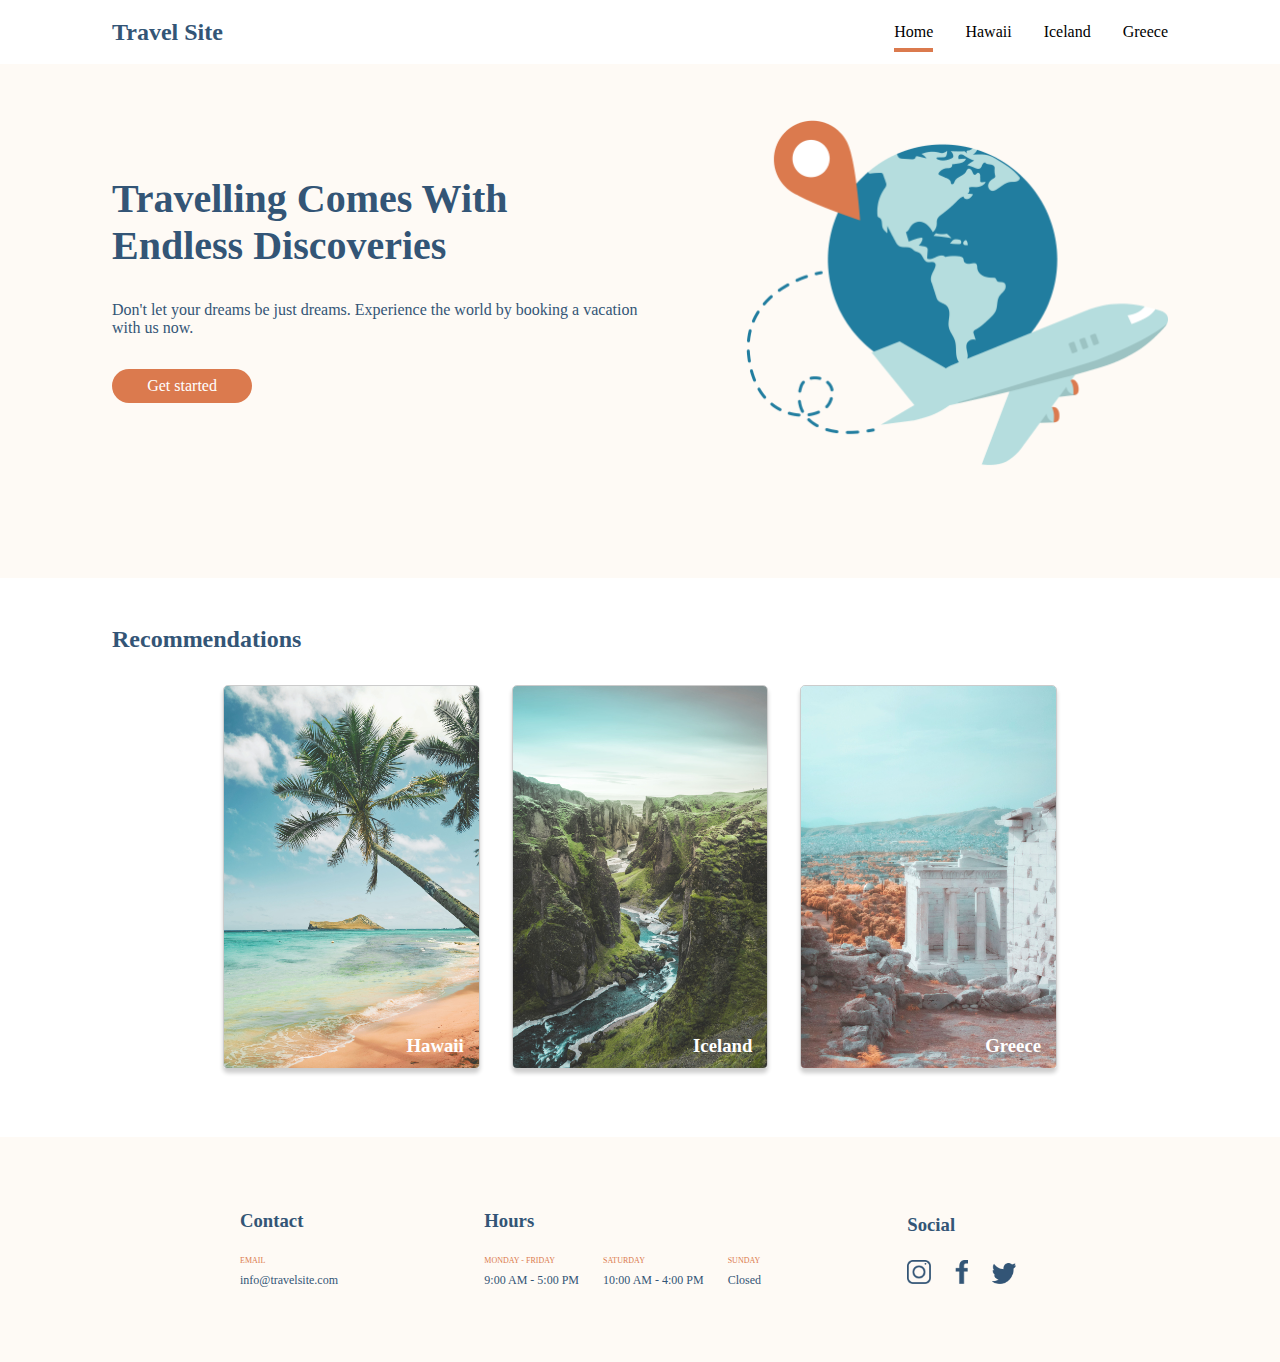
==== index.html @ 4f1fb69b "Update the website to include a Hawaii destination page with HTML and CSS." ====
<!DOCTYPE html>
<html lang="en">
<head>
    <meta charset="UTF-8">
    <meta http-equiv="X-UA-Compatible" content="IE=edge">
    <meta name="description" content="A website for travel destinations">
    <meta name="keywords" content="HTML, CSS">
    <meta name="author" content="Anastasia Andu">
    <meta name="viewport" content="width=device-width, initial-scale=1.0">
    <link rel="stylesheet" type="text/css" href="./css/global.css"/>
    <link rel="stylesheet" type="text/css" href="./css/main.css"/>
    <title>Travel Site</title>
</head>
<body>
    <header>
        <!-- navigation bar -->
        <nav class="main-nav">
            <h2><a href="./index.html" class="main-nav__logo">Travel Site</a></h2>
            <ul class="main-nav__list">
                <li><a href="./index.html" class="main-nav__list-item main-nav__list-item--active">Home</a></li>
                <li><a href="./pages/hawaii.html" class="main-nav__list-item">Hawaii</a></li>
                <li><a href="./pages/iceland.html" class="main-nav__list-item">Iceland</a></li>
                <li><a href="./pages/greece.html" class="main-nav__list-item">Greece</a></li>
            </ul>
        </nav>
    </header>
    <main>
        <!-- hero -->
        <section class="hero">
            <div class="hero__content">
                <h1 class="hero__content-heading">
                    Travelling Comes With Endless Discoveries
                </h1>
                <p class="hero__content-text">
                    Don't let your dreams be just dreams. Experience the world by booking a vacation with us now.
                </p>
                <a href="#" class="hero__content-button">
                    Get started
                </a>
            </div>
            <img src="./assets/images/hero.png" alt="an aeroplane flying round a globe with a pinned destination" class="hero__image">
        </section>
        <!-- destinations -->
        <section class="main-section">
            <h2 class="main-section__heading">
                Recommendations
            </h2>
            <div class="main-section__gallery">
                <div class="main-section__card">
                    <a href="./pages/hawaii.html" class="main-section__link">
                        <figure class="main-section__figure">
                            <img src="./assets/images/hawaii.jpg" alt="a beautiful hawaiian shoreline with palm trees" class="main-section__image">
                            <figcaption>
                                <h3 class="main-section__destination">
                                    Hawaii
                                </h3>
                            </figcaption>
                        </figure>
                    </a>
                </div>
                <div class="main-section__card">
                    <a href="./pages/iceland.html" class="main-section__link">
                        <figure class="main-section__figure">
                            <img src="./assets/images/iceland.jpg" alt="a birdseye view of green-covered mountains flanking a valley of flowing stream" class="main-section__image">
                            <figcaption>
                                <h3 class="main-section__destination"> 
                                    Iceland
                                </h3>
                            </figcaption>
                        </figure>
                    </a>
                </div>
                <div class="main-section__card">
                    <a href="./pages/greece.html" class="main-section__link">
                        <figure class="main-section__figure">
                            <img src="./assets/images/greece.jpg" alt="a view of a horizon showing buildings, trees and the ruins of greek architecture" class="main-section__image">
                            <figcaption>
                                <h3 class="main-section__destination">
                                    Greece
                                </h3>
                            </figcaption>
                        </figure>
                    </a>
                </div>    
            </div>
        </section>
    </main>
    <footer class="footer">
        <!--contact information, opening days and times-->
        <div class="footer__content">
            <h3 class="footer__content-heading">
                Contact
            </h3>
            <p class="footer__content-tag">
                EMAIL
            </p>
            <p class="footer__content-detail">
                info@travelsite.com
            </p>
        </div>
        <div class="footer__content">
            <h3 class="footer__content-heading">
                Hours
            </h3>
            <div class="footer__content-body">
                <div class="footer__content-section">
                    <p class="footer__content-tag">
                        MONDAY - FRIDAY
                    </p>
                    <p class="footer__content-detail">
                        9:00 AM - 5:00 PM
                    </p>
                </div>
                <div class="footer__content-section">
                    <p class="footer__content-tag">
                        SATURDAY
                    </p>
                    <p class="footer__content-detail">
                        10:00 AM - 4:00 PM
                    </p>
                </div>
                <div class="footer__content-section">
                    <p class="footer__content-tag">
                        SUNDAY
                    </p>
                    <p class="footer__content-detail">
                        Closed
                    </p>
                </div>
            </div>
        </div>
        <div class="footer__content">
            <h3 class="footer__content-heading">
                Social
            </h3>
            <div class="footer__content-section footer__content--images">
                <img src="./assets/images/icon-instagram.png" alt="instagram-logo" class="footer__content-logo">
                <img src="./assets/images/icon-facebook.png" alt="facebook-logo" class="footer__content-logo">
                <img src="./assets/images/icon-twitter.png" alt="twitter-logo" class="footer__content-logo">
            </div>
        </div>
    </footer>
</body>
</html>
---- css/global.css ----
*,
* ::before,
* ::after {
    box-sizing: border-box;
    margin: 0;
    padding: 0;
}

body {
    font-family: Verdana;
}

.main-nav {
    width: 100%;
    height: 4rem;
    position: fixed;
    top: 0;
    z-index: 1;
    background-color: #FFFFFF;
    display: flex;
    justify-content: space-between;
    align-items: center;
    padding: 0 7rem;
}

.main-nav__logo {
    color: #335576;
    text-decoration: none;
}

.main-nav__list {
    list-style-type: none;
    display: flex;
}

.main-nav__list-item {
    color: #000000;
    text-decoration: none;
    margin-left: 2rem;
    padding-bottom: 0.5rem;
}

.main-nav__list-item--active {
    border-bottom: 4px solid #DB7A4E;
}

.main-nav__list-item:hover {
    border-bottom: 4px solid #DB7A4E;
}

.footer {
    height: 25vh;
    background-color: #FEFAF5;
    display: flex;
    justify-content: space-between;
    flex-wrap: wrap;
    align-items: center;
    padding: 0 15rem;
}

.footer__content {
    display: flex;
    flex-direction: column;
}

.footer__content-heading {
    padding-bottom: 1.5rem;
    color: #335576;
}

.footer__content-body {
    display: flex;
}

.footer__content-tag {
    padding-bottom: 0.5rem;
    color: #DB7A4E;
    font-size: 0.5rem;
}

.footer__content-detail {
    padding-right: 1.5rem;
    color: #335576;
    font-size: 0.75rem;
}

.footer__content-logo {
    min-width: 1rem;
    max-width: 3rem;
    min-height: 1rem;
    max-height: 1.5rem;
    padding-right: 1.5rem;
}

.footer__content--images {
    display: flex;
    align-items: flex-end;
}
---- css/main.css ----
.hero {
    padding: 7rem;
    background-color: #FEFAF5;
    display: flex;
    justify-content: space-between;
    flex-wrap: wrap;
}

.hero__content {
    width: 50%;
    display: flex;
    flex-direction: column;
    justify-content: center;
}

.hero__content-heading {
    font-size: 2.5rem;
    color: #335576;
    padding-bottom: 2rem;
}

.hero__content-text {
    color: #335576;
    padding-bottom: 2rem;
}

.hero__content-button {
    max-width: fit-content;
    text-decoration: none;
    background-color: #DB7A4E;
    color: #FFFFFF;
    padding: 0.5rem 2.2rem;
    border-radius: 50px;
}

.hero__image {
    min-width: 40%;
    min-height: 100%;
    max-width: 40%;
    max-height: 100%;
}

.main-section {
    padding: 3rem 7rem;
    display: flex;
    flex-direction: column;
}

.main-section__heading {
    color: #335576;
    margin-bottom: 1rem;
}

.main-section__gallery {
    display: flex;
    justify-content: center;
    flex-wrap: wrap;
}

.main-section__image {
    min-width: 15rem;
    max-width: 18rem;
    min-height: 21rem;
    max-height: 24rem;
    margin: 1rem;
    border-radius: 5px;
    border: 1px solid rgba(0, 0, 0, 0.2);
    box-shadow: rgba(0, 0, 0, 0.2) 0 4px 4px;
}

.main-section__link {
    text-decoration: none;
}

.main-section__figure {
    position: relative;
}

.main-section__destination {
    color: #FFFFFF;
    position: absolute;
    bottom: 2rem;
    right: 2rem;
}
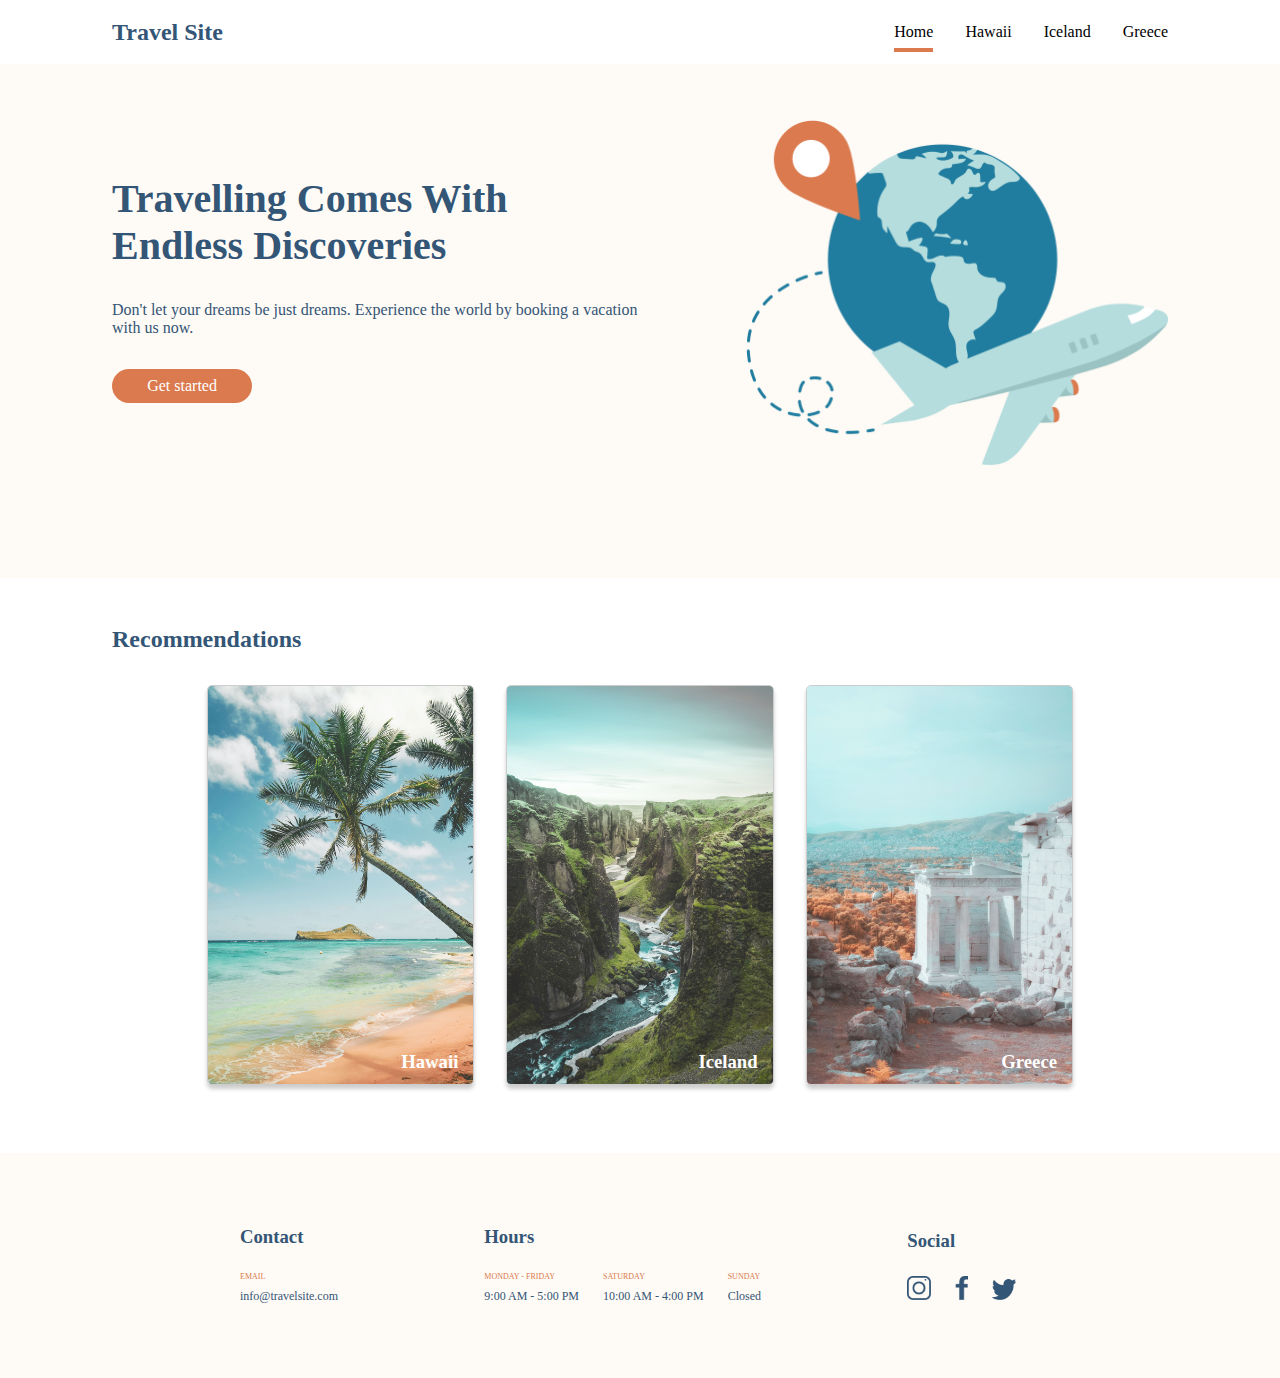
==== commit 30aca2ae: "Update the website to include two other destination pages - Iceland and Greece, with HTML and CSS." ====
--- a/index.html
+++ b/index.html
@@ -49,7 +49,7 @@
                 <div class="main-section__card">
                     <a href="./pages/hawaii.html" class="main-section__link">
                         <figure class="main-section__figure">
-                            <img src="./assets/images/hawaii.jpg" alt="a beautiful hawaiian shoreline with palm trees" class="main-section__image">
+                            <img src="./assets/images/hawaii.jpg" alt="a beautiful hawaiian shoreline with palm trees" class="main-section__card-component">
                             <figcaption>
                                 <h3 class="main-section__destination">
                                     Hawaii
@@ -61,7 +61,7 @@
                 <div class="main-section__card">
                     <a href="./pages/iceland.html" class="main-section__link">
                         <figure class="main-section__figure">
-                            <img src="./assets/images/iceland.jpg" alt="a birdseye view of green-covered mountains flanking a valley of flowing stream" class="main-section__image">
+                            <img src="./assets/images/iceland.jpg" alt="a birdseye view of green-covered mountains flanking a valley of flowing stream" class="main-section__card-component">
                             <figcaption>
                                 <h3 class="main-section__destination"> 
                                     Iceland
@@ -73,7 +73,7 @@
                 <div class="main-section__card">
                     <a href="./pages/greece.html" class="main-section__link">
                         <figure class="main-section__figure">
-                            <img src="./assets/images/greece.jpg" alt="a view of a horizon showing buildings, trees and the ruins of greek architecture" class="main-section__image">
+                            <img src="./assets/images/greece.jpg" alt="a view of a horizon showing buildings, trees and the ruins of greek architecture" class="main-section__card-component">
                             <figcaption>
                                 <h3 class="main-section__destination">
                                     Greece
--- a/css/global.css
+++ b/css/global.css
@@ -48,6 +48,17 @@
     border-bottom: 4px solid #DB7A4E;
 }
 
+.main-section__card-component {
+    min-width: 15rem;
+    max-width: 18rem;
+    min-height: 22rem;
+    max-height: 25rem;
+    margin: 1rem;
+    border-radius: 5px;
+    border: 1px solid rgba(0, 0, 0, 0.2);
+    box-shadow: rgba(0, 0, 0, 0.2) 0 4px 4px;
+}
+
 .footer {
     height: 25vh;
     background-color: #FEFAF5;
--- a/css/main.css
+++ b/css/main.css
@@ -57,17 +57,6 @@
     flex-wrap: wrap;
 }
 
-.main-section__image {
-    min-width: 15rem;
-    max-width: 18rem;
-    min-height: 21rem;
-    max-height: 24rem;
-    margin: 1rem;
-    border-radius: 5px;
-    border: 1px solid rgba(0, 0, 0, 0.2);
-    box-shadow: rgba(0, 0, 0, 0.2) 0 4px 4px;
-}
-
 .main-section__link {
     text-decoration: none;
 }
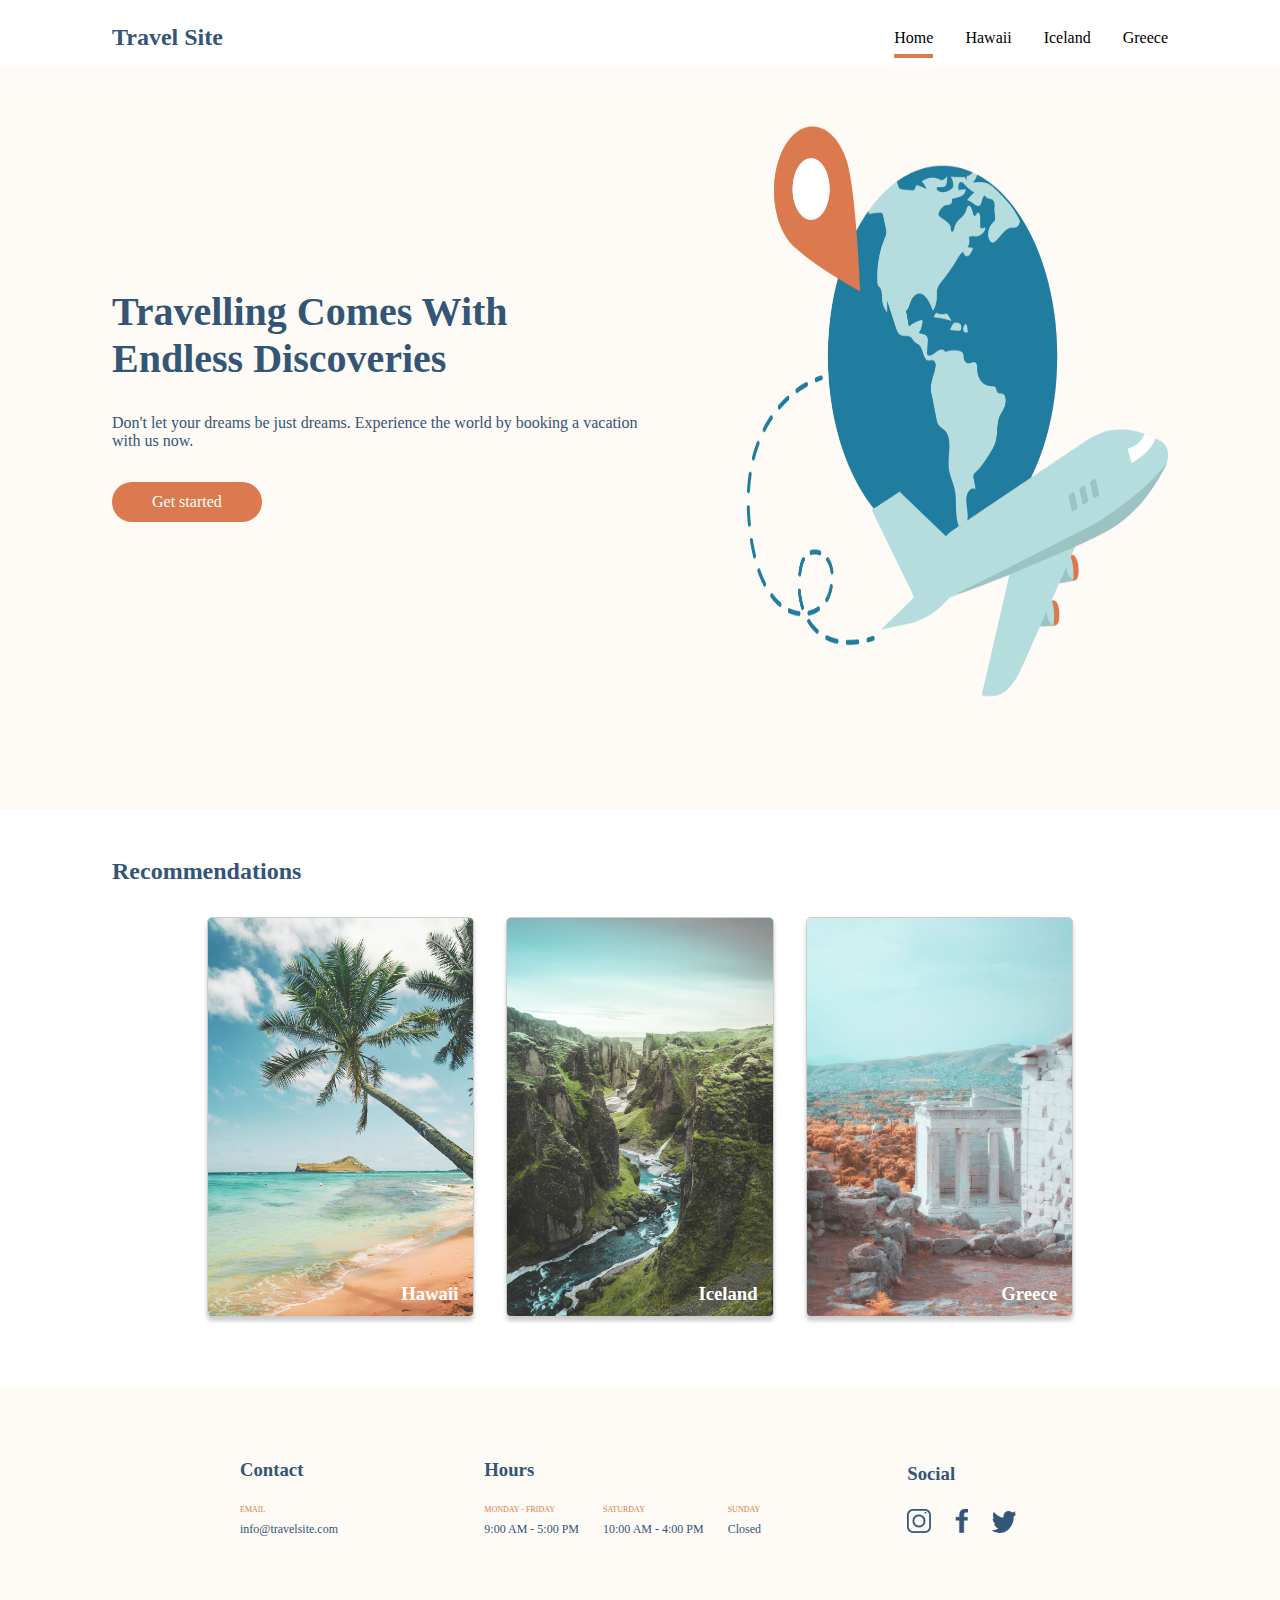
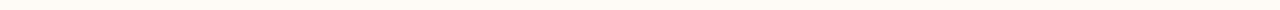
==== commit 199602f5: "Refactor the header layout and classes." ====
--- a/index.html
+++ b/index.html
@@ -12,10 +12,11 @@
     <title>Travel Site</title>
 </head>
 <body>
-    <header>
-        <!-- navigation bar -->
+    <header class="site-header">
+        <!-- site title -->
+        <h2><a href="./index.html" class="site__title">Travel Site</a></h2>
+        <!-- navigation bar  -->
         <nav class="main-nav">
-            <h2><a href="./index.html" class="main-nav__logo">Travel Site</a></h2>
             <ul class="main-nav__list">
                 <li><a href="./index.html" class="main-nav__list-item main-nav__list-item--active">Home</a></li>
                 <li><a href="./pages/hawaii.html" class="main-nav__list-item">Hawaii</a></li>
@@ -25,7 +26,7 @@
         </nav>
     </header>
     <main>
-        <!-- hero -->
+        <!-- hero section with an image, text and button -->
         <section class="hero">
             <div class="hero__content">
                 <h1 class="hero__content-heading">
@@ -40,7 +41,7 @@
             </div>
             <img src="./assets/images/hero.png" alt="an aeroplane flying round a globe with a pinned destination" class="hero__image">
         </section>
-        <!-- destinations -->
+        <!-- main section with destinations on cards -->
         <section class="main-section">
             <h2 class="main-section__heading">
                 Recommendations
@@ -86,7 +87,7 @@
         </section>
     </main>
     <footer class="footer">
-        <!--contact information, opening days and times-->
+        <!-- contact information, opening days and times -->
         <div class="footer__content">
             <h3 class="footer__content-heading">
                 Contact
@@ -141,4 +142,4 @@
         </div>
     </footer>
 </body>
-</html>+</html>
--- a/css/global.css
+++ b/css/global.css
@@ -10,22 +10,26 @@
     font-family: Verdana;
 }
 
-.main-nav {
-    width: 100%;
-    height: 4rem;
+.site-header {
+    background-color: #FFFFFF;
     position: fixed;
     top: 0;
     z-index: 1;
-    background-color: #FFFFFF;
+    width: 100%;
     display: flex;
     justify-content: space-between;
     align-items: center;
-    padding: 0 7rem;
+    padding: 1.5rem 7rem 1rem 7rem;
 }
 
-.main-nav__logo {
+.site__title {
     color: #335576;
     text-decoration: none;
+}
+
+.main-nav {
+    display: flex;
+    justify-content: space-between;
 }
 
 .main-nav__list {
--- a/css/main.css
+++ b/css/main.css
@@ -1,4 +1,5 @@
 .hero {
+    height: 90vh;
     padding: 7rem;
     background-color: #FEFAF5;
     display: flex;
@@ -29,7 +30,7 @@
     text-decoration: none;
     background-color: #DB7A4E;
     color: #FFFFFF;
-    padding: 0.5rem 2.2rem;
+    padding: 0.7rem 2.5rem;
     border-radius: 50px;
 }
 
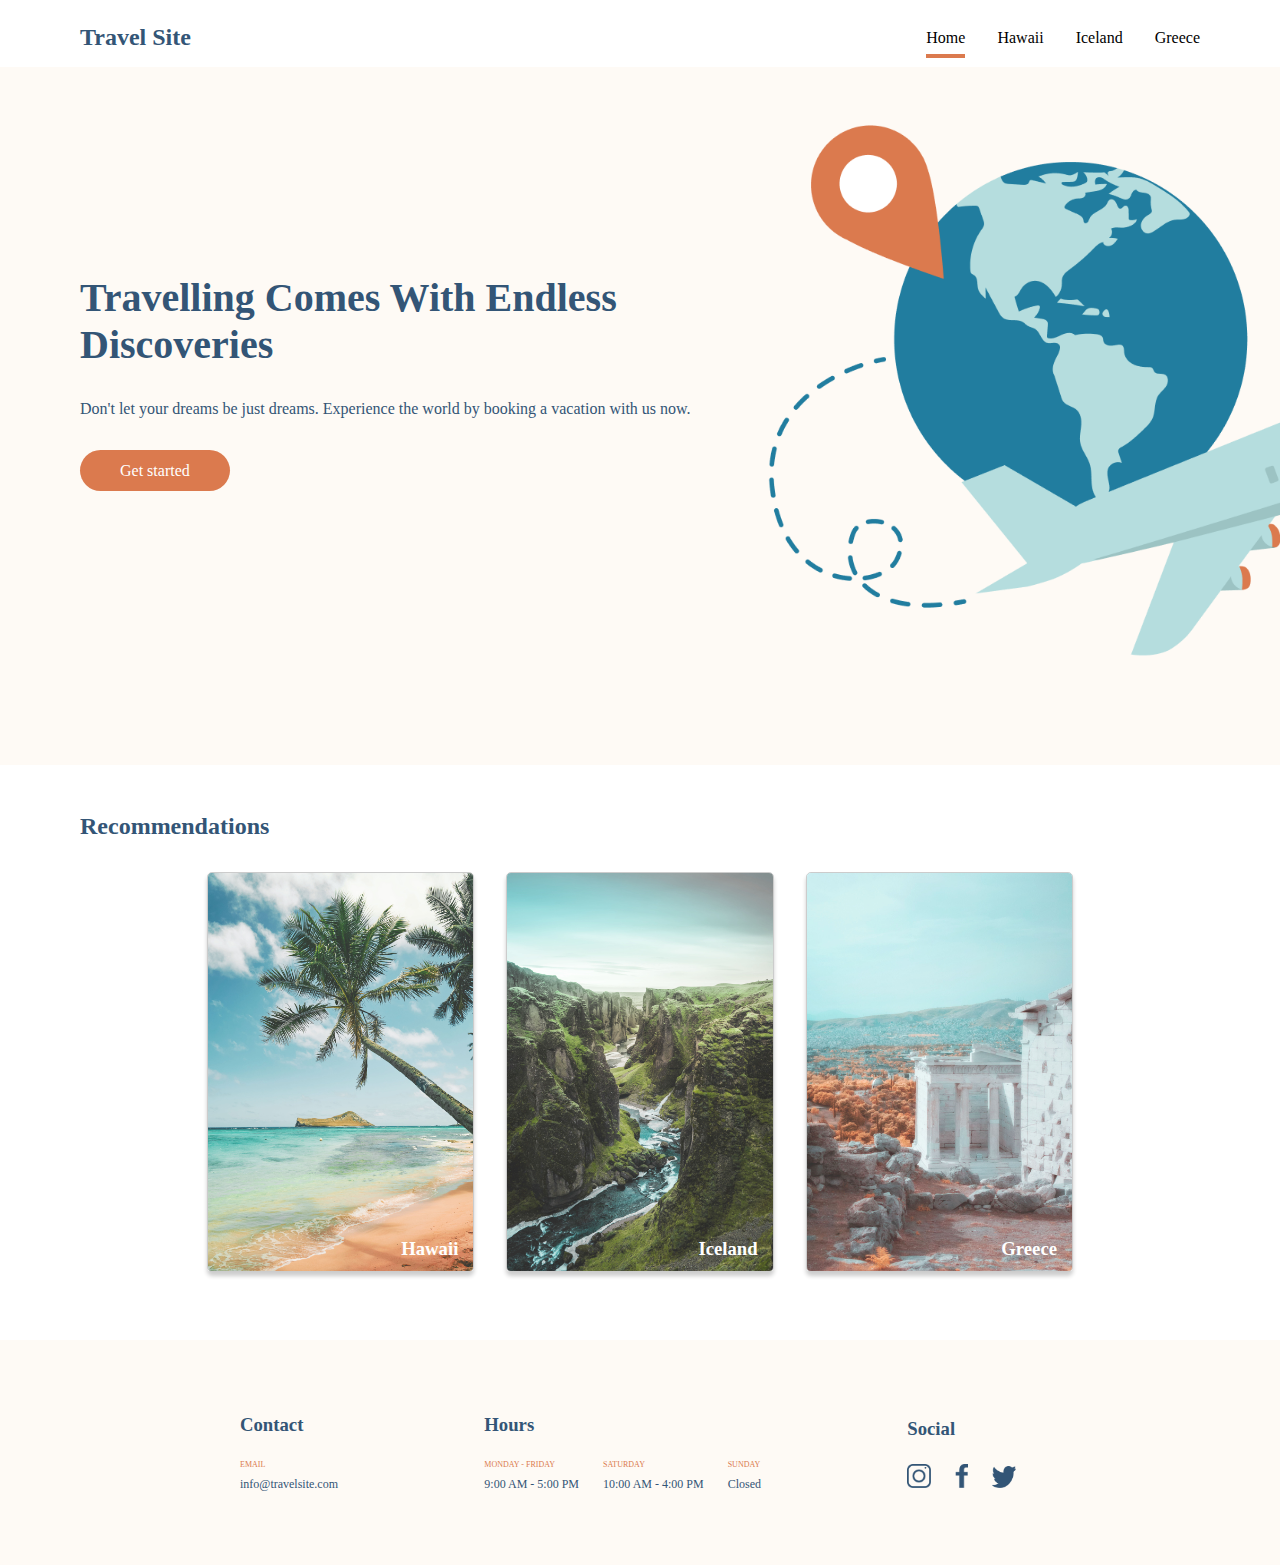
==== commit f2d7ccf3: "Resize the hero section image." ====
--- a/index.html
+++ b/index.html
@@ -39,7 +39,9 @@
                     Get started
                 </a>
             </div>
-            <img src="./assets/images/hero.png" alt="an aeroplane flying round a globe with a pinned destination" class="hero__image">
+            <div class="hero__image-container">
+                <img src="./assets/images/hero.png" alt="an aeroplane flying round a globe with a pinned destination" class="hero__image">
+            </div>
         </section>
         <!-- main section with destinations on cards -->
         <section class="main-section">
--- a/css/global.css
+++ b/css/global.css
@@ -19,7 +19,7 @@
     display: flex;
     justify-content: space-between;
     align-items: center;
-    padding: 1.5rem 7rem 1rem 7rem;
+    padding: 1.5rem 5rem 1rem 5rem;
 }
 
 .site__title {
--- a/css/main.css
+++ b/css/main.css
@@ -1,6 +1,5 @@
 .hero {
-    height: 90vh;
-    padding: 7rem;
+    height: 85vh;
     background-color: #FEFAF5;
     display: flex;
     justify-content: space-between;
@@ -8,10 +7,11 @@
 }
 
 .hero__content {
-    width: 50%;
+    width: 57%;
     display: flex;
     flex-direction: column;
     justify-content: center;
+    padding: 7rem 0 7rem 5rem;
 }
 
 .hero__content-heading {
@@ -34,15 +34,19 @@
     border-radius: 50px;
 }
 
+.hero__image-container {
+    width: 40%;
+    height: 100%;
+    padding: 7rem 5rem 3rem 0;
+}
+
 .hero__image {
-    min-width: 40%;
-    min-height: 100%;
-    max-width: 40%;
-    max-height: 100%;
+    min-width: auto;
+    max-height: 90%;
 }
 
 .main-section {
-    padding: 3rem 7rem;
+    padding: 3rem 5rem;
     display: flex;
     flex-direction: column;
 }
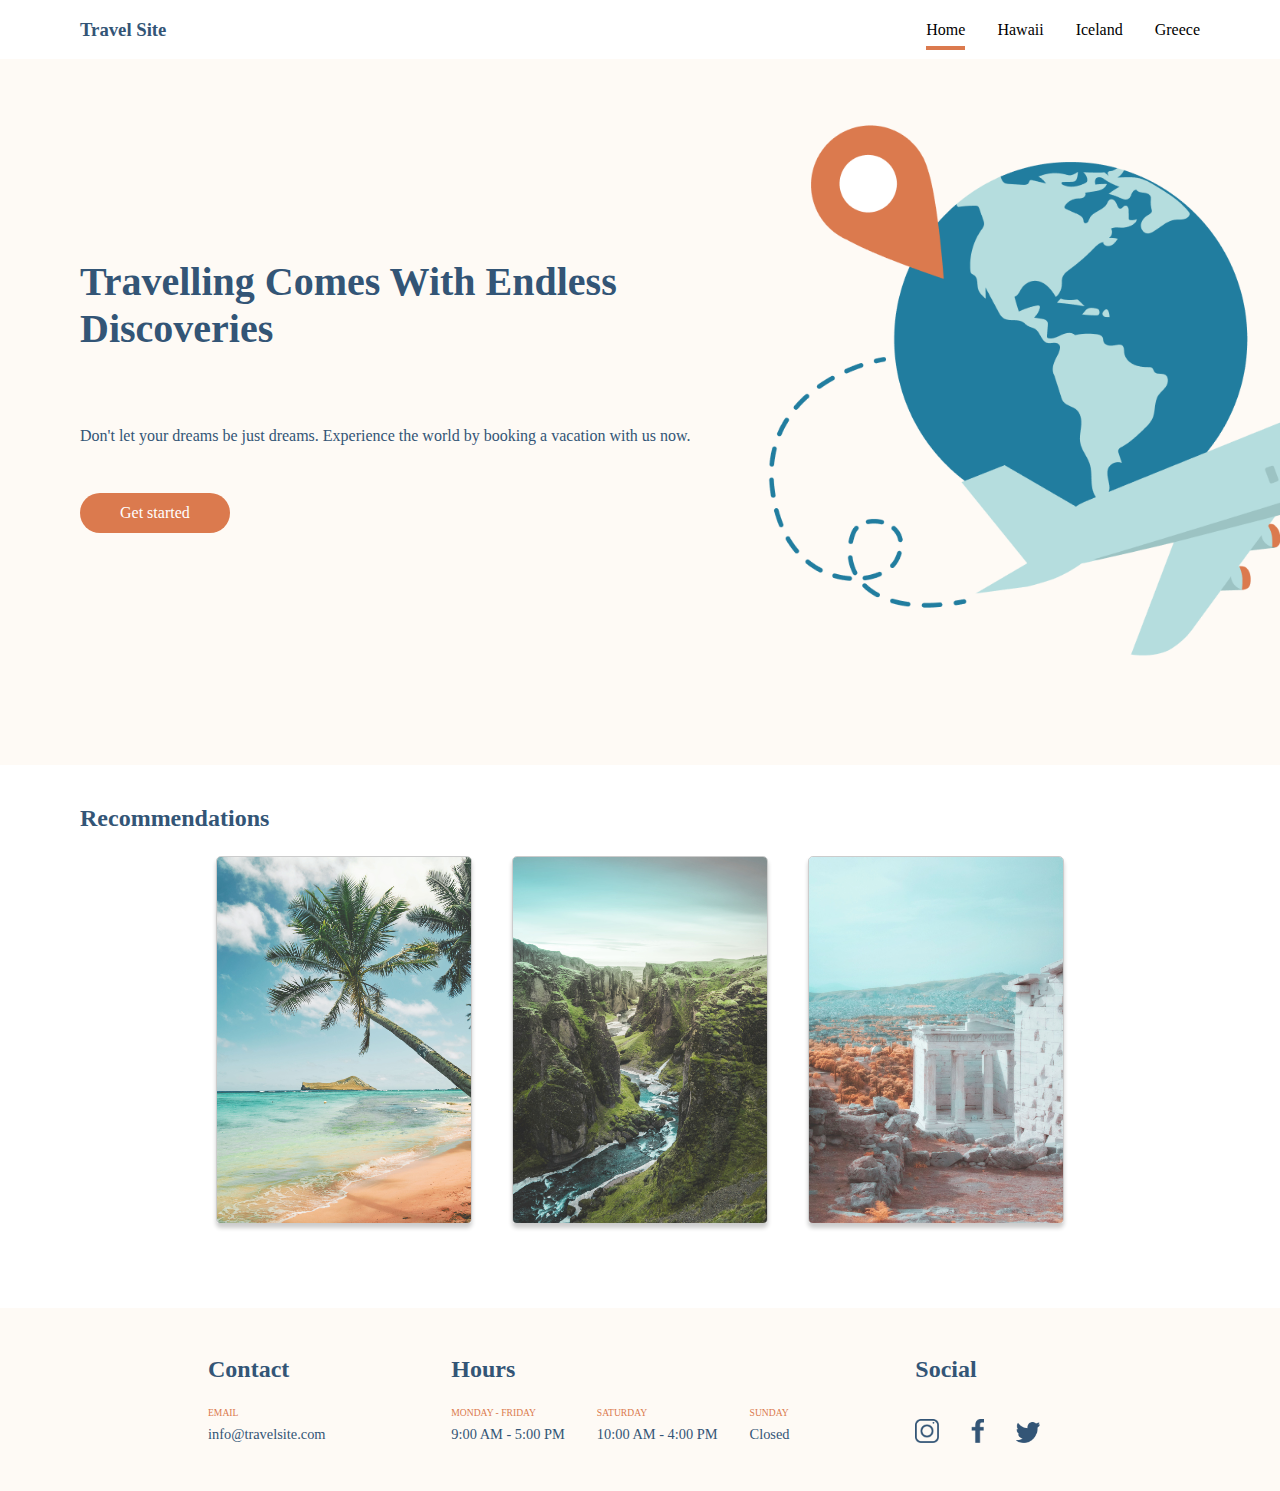
==== commit 0c48d25a: "Update the CSS to maintain default margin and padding values and also refactor the HTML and CSS to c" ====
--- a/index.html
+++ b/index.html
@@ -14,7 +14,7 @@
 <body>
     <header class="site-header">
         <!-- site title -->
-        <h2><a href="./index.html" class="site__title">Travel Site</a></h2>
+        <h3><a href="./index.html" class="site__title">Travel Site</a></h3>
         <!-- navigation bar  -->
         <nav class="main-nav">
             <ul class="main-nav__list">
@@ -52,11 +52,11 @@
                 <div class="main-section__card">
                     <a href="./pages/hawaii.html" class="main-section__link">
                         <figure class="main-section__figure">
-                            <img src="./assets/images/hawaii.jpg" alt="a beautiful hawaiian shoreline with palm trees" class="main-section__card-component">
+                            <img src="./assets/images/hawaii.jpg" alt="a beautiful hawaiian shoreline with palm trees" class="main-section__card-component main-section__card-component--image">
                             <figcaption>
-                                <h3 class="main-section__destination">
+                                <h2 class="main-section__destination">
                                     Hawaii
-                                </h3>
+                                </h2>
                             </figcaption>
                         </figure>
                     </a>
@@ -64,11 +64,11 @@
                 <div class="main-section__card">
                     <a href="./pages/iceland.html" class="main-section__link">
                         <figure class="main-section__figure">
-                            <img src="./assets/images/iceland.jpg" alt="a birdseye view of green-covered mountains flanking a valley of flowing stream" class="main-section__card-component">
+                            <img src="./assets/images/iceland.jpg" alt="a birdseye view of green-covered mountains flanking a valley of flowing stream" class="main-section__card-component main-section__card-component--image">
                             <figcaption>
-                                <h3 class="main-section__destination"> 
+                                <h2 class="main-section__destination"> 
                                     Iceland
-                                </h3>
+                                </h2>
                             </figcaption>
                         </figure>
                     </a>
@@ -76,11 +76,11 @@
                 <div class="main-section__card">
                     <a href="./pages/greece.html" class="main-section__link">
                         <figure class="main-section__figure">
-                            <img src="./assets/images/greece.jpg" alt="a view of a horizon showing buildings, trees and the ruins of greek architecture" class="main-section__card-component">
+                            <img src="./assets/images/greece.jpg" alt="a view of a horizon showing buildings, trees and the ruins of greek architecture" class="main-section__card-component main-section__card-component--image">
                             <figcaption>
-                                <h3 class="main-section__destination">
+                                <h2 class="main-section__destination">
                                     Greece
-                                </h3>
+                                </h2>
                             </figcaption>
                         </figure>
                     </a>
@@ -90,56 +90,58 @@
     </main>
     <footer class="footer">
         <!-- contact information, opening days and times -->
-        <div class="footer__content">
-            <h3 class="footer__content-heading">
-                Contact
-            </h3>
-            <p class="footer__content-tag">
-                EMAIL
-            </p>
-            <p class="footer__content-detail">
-                info@travelsite.com
-            </p>
-        </div>
-        <div class="footer__content">
-            <h3 class="footer__content-heading">
-                Hours
-            </h3>
-            <div class="footer__content-body">
-                <div class="footer__content-section">
-                    <p class="footer__content-tag">
-                        MONDAY - FRIDAY
-                    </p>
-                    <p class="footer__content-detail">
-                        9:00 AM - 5:00 PM
-                    </p>
-                </div>
-                <div class="footer__content-section">
-                    <p class="footer__content-tag">
-                        SATURDAY
-                    </p>
-                    <p class="footer__content-detail">
-                        10:00 AM - 4:00 PM
-                    </p>
-                </div>
-                <div class="footer__content-section">
-                    <p class="footer__content-tag">
-                        SUNDAY
-                    </p>
-                    <p class="footer__content-detail">
-                        Closed
-                    </p>
+        <div class="footer__container">
+            <div class="footer__content">
+                <h2 class="footer__content-heading">
+                    Contact
+                </h2>
+                <p class="footer__content-tag">
+                    EMAIL
+                </p>
+                <p class="footer__content-detail">
+                    info@travelsite.com
+                </p>
+            </div>
+            <div class="footer__content">
+                <h2 class="footer__content-heading">
+                    Hours
+                </h2>
+                <div class="footer__content-body">
+                    <div class="footer__content-section">
+                        <p class="footer__content-tag">
+                            MONDAY - FRIDAY
+                        </p>
+                        <p class="footer__content-detail">
+                            9:00 AM - 5:00 PM
+                        </p>
+                    </div>
+                    <div class="footer__content-section">
+                        <p class="footer__content-tag">
+                            SATURDAY
+                        </p>
+                        <p class="footer__content-detail">
+                            10:00 AM - 4:00 PM
+                        </p>
+                    </div>
+                    <div class="footer__content-section">
+                        <p class="footer__content-tag">
+                            SUNDAY
+                        </p>
+                        <p class="footer__content-detail">
+                            Closed
+                        </p>
+                    </div>
                 </div>
             </div>
-        </div>
-        <div class="footer__content">
-            <h3 class="footer__content-heading">
-                Social
-            </h3>
-            <div class="footer__content-section footer__content--images">
-                <img src="./assets/images/icon-instagram.png" alt="instagram-logo" class="footer__content-logo">
-                <img src="./assets/images/icon-facebook.png" alt="facebook-logo" class="footer__content-logo">
-                <img src="./assets/images/icon-twitter.png" alt="twitter-logo" class="footer__content-logo">
+            <div class="footer__content footer__content--social">
+                <h2 class="footer__content-heading">
+                    Social
+                </h2>
+                <div class="footer__content-section footer__content--images">
+                    <img src="./assets/logos/icon-instagram.png" alt="instagram-logo" class="footer__content-logo">
+                    <img src="./assets/logos/icon-facebook.png" alt="facebook-logo" class="footer__content-logo">
+                    <img src="./assets/logos/icon-twitter.png" alt="twitter-logo" class="footer__content-logo">
+                </div>
             </div>
         </div>
     </footer>
--- a/css/global.css
+++ b/css/global.css
@@ -2,12 +2,11 @@
 * ::before,
 * ::after {
     box-sizing: border-box;
-    margin: 0;
-    padding: 0;
 }
 
 body {
     font-family: Verdana;
+    margin: 0;
 }
 
 .site-header {
@@ -19,7 +18,7 @@
     display: flex;
     justify-content: space-between;
     align-items: center;
-    padding: 1.5rem 5rem 1rem 5rem;
+    padding: 0 5rem;
 }
 
 .site__title {
@@ -53,24 +52,26 @@
 }
 
 .main-section__card-component {
-    min-width: 15rem;
-    max-width: 18rem;
-    min-height: 22rem;
-    max-height: 25rem;
-    margin: 1rem;
+    width: 16rem;
+    height: 23rem;
+    margin: 0 1.25rem;
     border-radius: 5px;
-    border: 1px solid rgba(0, 0, 0, 0.2);
-    box-shadow: rgba(0, 0, 0, 0.2) 0 4px 4px;
 }
 
 .footer {
-    height: 25vh;
     background-color: #FEFAF5;
     display: flex;
     justify-content: space-between;
     flex-wrap: wrap;
     align-items: center;
-    padding: 0 15rem;
+    padding: 3rem 13rem;
+}
+
+.footer__container {
+    display: flex;
+    justify-content: space-between;
+    flex-wrap: wrap;
+    width: 100%;
 }
 
 .footer__content {
@@ -78,9 +79,16 @@
     flex-direction: column;
 }
 
+.footer__content--social {
+    display: flex;
+    flex-direction: column;
+    justify-content: space-between;
+}
+
 .footer__content-heading {
+    color: #335576;
     padding-bottom: 1.5rem;
-    color: #335576;
+    margin: 0;
 }
 
 .footer__content-body {
@@ -88,15 +96,19 @@
 }
 
 .footer__content-tag {
+    color: #DB7A4E;
+    font-size: 0.6rem;
+    font-weight: 500;
     padding-bottom: 0.5rem;
-    color: #DB7A4E;
-    font-size: 0.5rem;
+    margin: 0;
 }
 
 .footer__content-detail {
-    padding-right: 1.5rem;
     color: #335576;
-    font-size: 0.75rem;
+    font-size: 0.9rem;
+    font-weight: 500;
+    padding: 0;
+    margin: 0 2rem 0 0;
 }
 
 .footer__content-logo {
@@ -104,6 +116,7 @@
     max-width: 3rem;
     min-height: 1rem;
     max-height: 1.5rem;
+    margin-right: 0.5rem;
     padding-right: 1.5rem;
 }
 
--- a/css/main.css
+++ b/css/main.css
@@ -46,14 +46,15 @@
 }
 
 .main-section {
-    padding: 3rem 5rem;
+    padding: 0 5rem;
     display: flex;
     flex-direction: column;
 }
 
 .main-section__heading {
     color: #335576;
-    margin-bottom: 1rem;
+    margin-top: 2.5rem;
+    margin-bottom: 1.5rem;
 }
 
 .main-section__gallery {
@@ -68,6 +69,13 @@
 
 .main-section__figure {
     position: relative;
+    margin: 0;
+}
+
+.main-section__card-component--image {
+    margin-bottom: 5rem;
+    border: 1px solid rgba(0, 0, 0, 0.2);
+    box-shadow: rgba(0, 0, 0, 0.2) 0 4px 4px;
 }
 
 .main-section__destination {
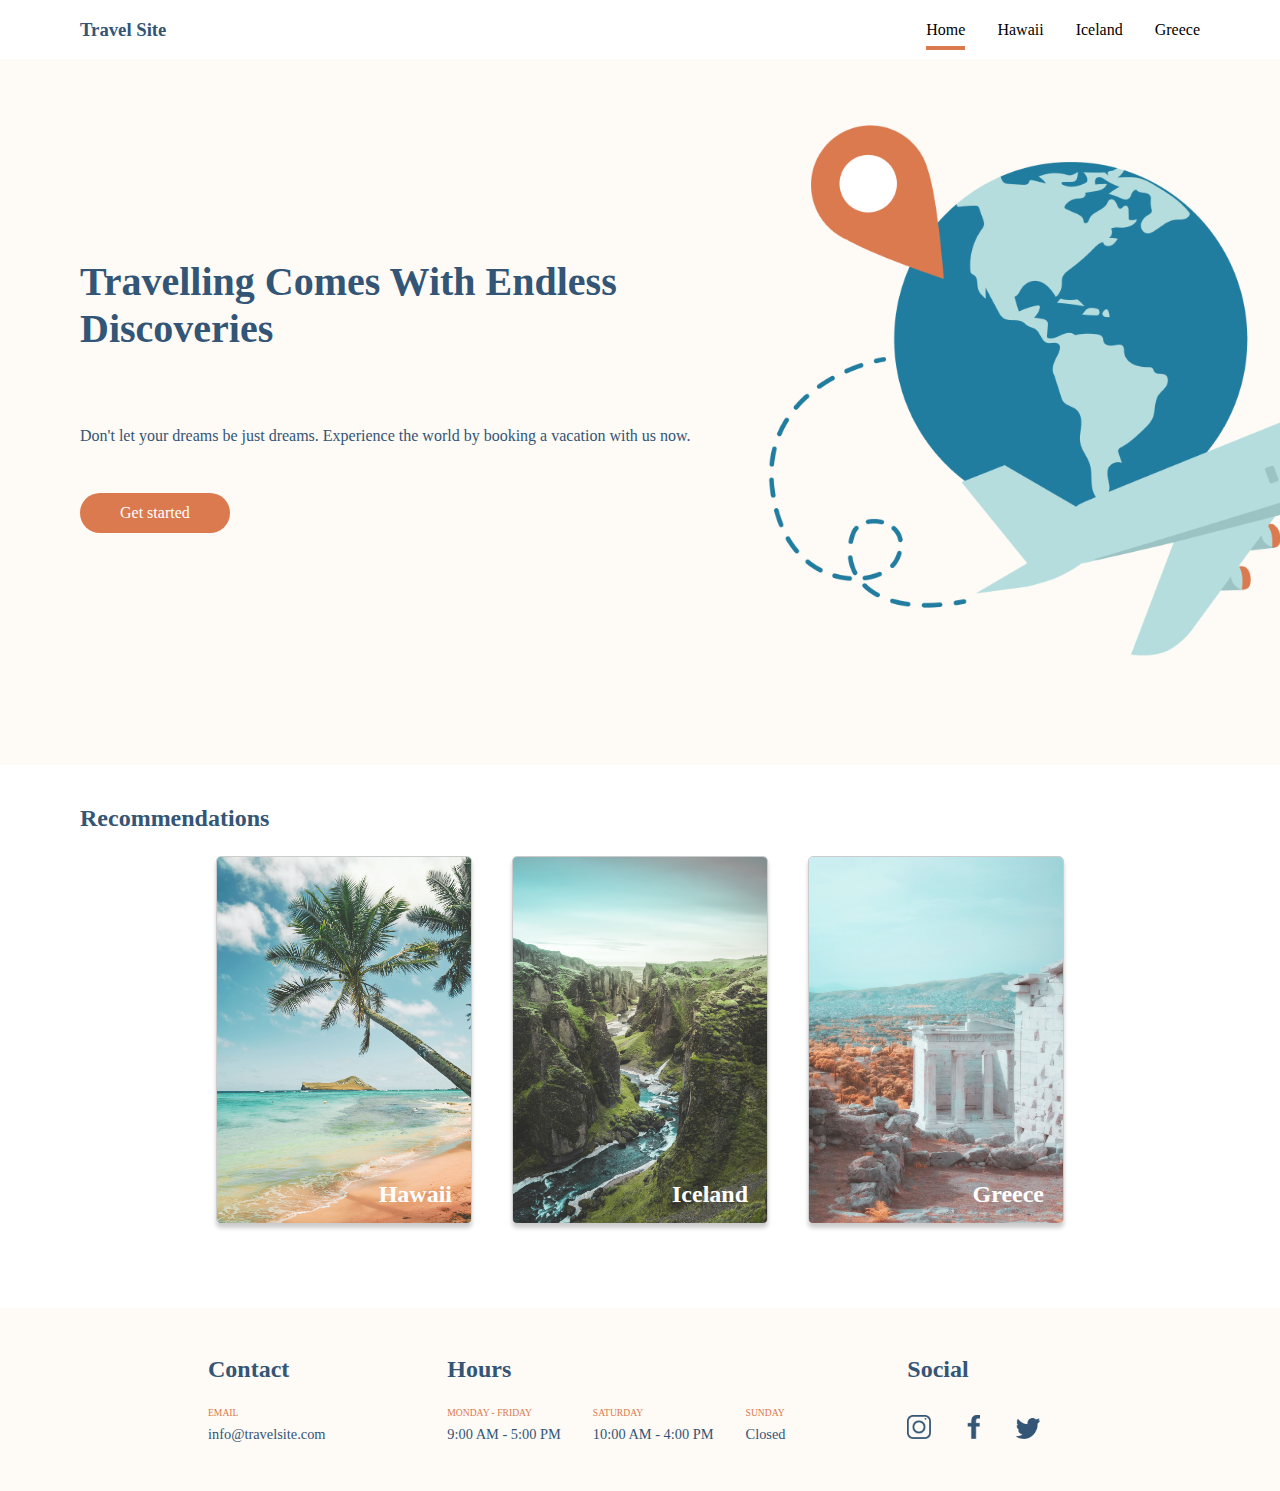
==== commit c7896e03: "Refactor HTML and CSS to use BEM and SASS." ====
--- a/index.html
+++ b/index.html
@@ -7,14 +7,13 @@
     <meta name="keywords" content="HTML, CSS">
     <meta name="author" content="Anastasia Andu">
     <meta name="viewport" content="width=device-width, initial-scale=1.0">
-    <link rel="stylesheet" type="text/css" href="./css/global.css"/>
-    <link rel="stylesheet" type="text/css" href="./css/main.css"/>
+    <link rel="stylesheet" type="text/css" href="./scss/main.css"/>
     <title>Travel Site</title>
 </head>
 <body>
     <header class="site-header">
         <!-- site title -->
-        <h3><a href="./index.html" class="site__title">Travel Site</a></h3>
+        <h3><a href="./index.html" class="site-header__title">Travel Site</a></h3>
         <!-- navigation bar  -->
         <nav class="main-nav">
             <ul class="main-nav__list">
@@ -107,7 +106,7 @@
                     Hours
                 </h2>
                 <div class="footer__content-body">
-                    <div class="footer__content-section">
+                    <div>
                         <p class="footer__content-tag">
                             MONDAY - FRIDAY
                         </p>
@@ -115,7 +114,7 @@
                             9:00 AM - 5:00 PM
                         </p>
                     </div>
-                    <div class="footer__content-section">
+                    <div>
                         <p class="footer__content-tag">
                             SATURDAY
                         </p>
@@ -123,7 +122,7 @@
                             10:00 AM - 4:00 PM
                         </p>
                     </div>
-                    <div class="footer__content-section">
+                    <div>
                         <p class="footer__content-tag">
                             SUNDAY
                         </p>
@@ -137,7 +136,7 @@
                 <h2 class="footer__content-heading">
                     Social
                 </h2>
-                <div class="footer__content-section footer__content--images">
+                <div>
                     <img src="./assets/logos/icon-instagram.png" alt="instagram-logo" class="footer__content-logo">
                     <img src="./assets/logos/icon-facebook.png" alt="facebook-logo" class="footer__content-logo">
                     <img src="./assets/logos/icon-twitter.png" alt="twitter-logo" class="footer__content-logo">
--- a/scss/main.css
+++ b/scss/main.css
@@ -0,0 +1,184 @@
+*,
+* ::before,
+* ::after {
+  box-sizing: border-box;
+}
+
+body {
+  font-family: Verdana;
+  margin: 0;
+}
+
+.site-header {
+  background-color: #FFFFFF;
+  position: fixed;
+  top: 0;
+  z-index: 1;
+  width: 100%;
+  display: flex;
+  justify-content: space-between;
+  align-items: center;
+  padding: 0 5rem;
+}
+.site-header__title {
+  color: #335576;
+  text-decoration: none;
+}
+
+.main-nav {
+  display: flex;
+  justify-content: space-between;
+}
+.main-nav__list {
+  list-style-type: none;
+  display: flex;
+}
+.main-nav__list-item {
+  color: #000000;
+  text-decoration: none;
+  margin-left: 2rem;
+  padding-bottom: 0.5rem;
+}
+.main-nav__list-item--active {
+  border-bottom: 4px solid #DB7A4E;
+}
+.main-nav__list-item:hover {
+  border-bottom: 4px solid #DB7A4E;
+}
+
+.footer {
+  background-color: #FEFAF5;
+  display: flex;
+  justify-content: space-between;
+  flex-wrap: wrap;
+  align-items: center;
+  padding: 3rem 13rem;
+}
+.footer__container {
+  display: flex;
+  justify-content: space-between;
+  flex-wrap: wrap;
+  width: 100%;
+}
+.footer__content {
+  display: flex;
+  flex-direction: column;
+}
+.footer__content--social {
+  display: flex;
+  justify-content: space-between;
+  flex-direction: column;
+}
+.footer__content-heading {
+  color: #335576;
+  padding-bottom: 1.5rem;
+  margin: 0;
+}
+.footer__content-body {
+  display: flex;
+}
+.footer__content-tag {
+  color: #DB7A4E;
+  font-size: 0.6rem;
+  font-weight: 500;
+  padding-bottom: 0.5rem;
+  margin: 0;
+}
+.footer__content-detail {
+  color: #335576;
+  font-size: 0.9rem;
+  font-weight: 500;
+  padding: 0;
+  margin: 0 2rem 0 0;
+}
+.footer__content-logo {
+  min-width: 1rem;
+  max-width: 3rem;
+  min-height: 1rem;
+  max-height: 1.5rem;
+  margin-right: 0.5rem;
+  padding-right: 1.5rem;
+}
+
+.hero {
+  height: 85vh;
+  background-color: #FEFAF5;
+  display: flex;
+  justify-content: space-between;
+  flex-wrap: wrap;
+}
+.hero__content {
+  width: 57%;
+  display: flex;
+  flex-direction: column;
+  justify-content: center;
+  padding: 7rem 0 7rem 5rem;
+}
+.hero__content-heading {
+  font-size: 2.5rem;
+  color: #335576;
+  padding-bottom: 2rem;
+}
+.hero__content-text {
+  color: #335576;
+  padding-bottom: 2rem;
+}
+.hero__content-button {
+  max-width: -webkit-fit-content;
+  max-width: -moz-fit-content;
+  max-width: fit-content;
+  text-decoration: none;
+  background-color: #DB7A4E;
+  color: #FFFFFF;
+  padding: 0.7rem 2.5rem;
+  border-radius: 50px;
+}
+.hero__image-container {
+  width: 40%;
+  height: 100%;
+  padding: 7rem 5rem 3rem 0;
+}
+.hero__image {
+  min-width: auto;
+  max-height: 90%;
+}
+
+.main-section {
+  padding: 0 5rem;
+  display: flex;
+  flex-direction: column;
+}
+.main-section__heading {
+  color: #335576;
+  margin-top: 2.5rem;
+  margin-bottom: 1.5rem;
+}
+.main-section__gallery {
+  display: flex;
+  justify-content: center;
+  flex-wrap: wrap;
+}
+.main-section__link {
+  text-decoration: none;
+}
+.main-section__figure {
+  position: relative;
+  margin: 0;
+}
+.main-section__card-component {
+  width: 16rem;
+  height: 23rem;
+  margin: 0 1.25rem;
+  border-radius: 5px;
+}
+.main-section__card-component--image {
+  margin-bottom: 5rem;
+  border: 1px solid rgba(0, 0, 0, 0.2);
+  box-shadow: rgba(0, 0, 0, 0.2) 0 4px 4px;
+}
+.main-section__destination {
+  color: #FFFFFF;
+  position: absolute;
+  bottom: 5rem;
+  right: 2.5rem;
+}/*# sourceMappingURL=main.css.map */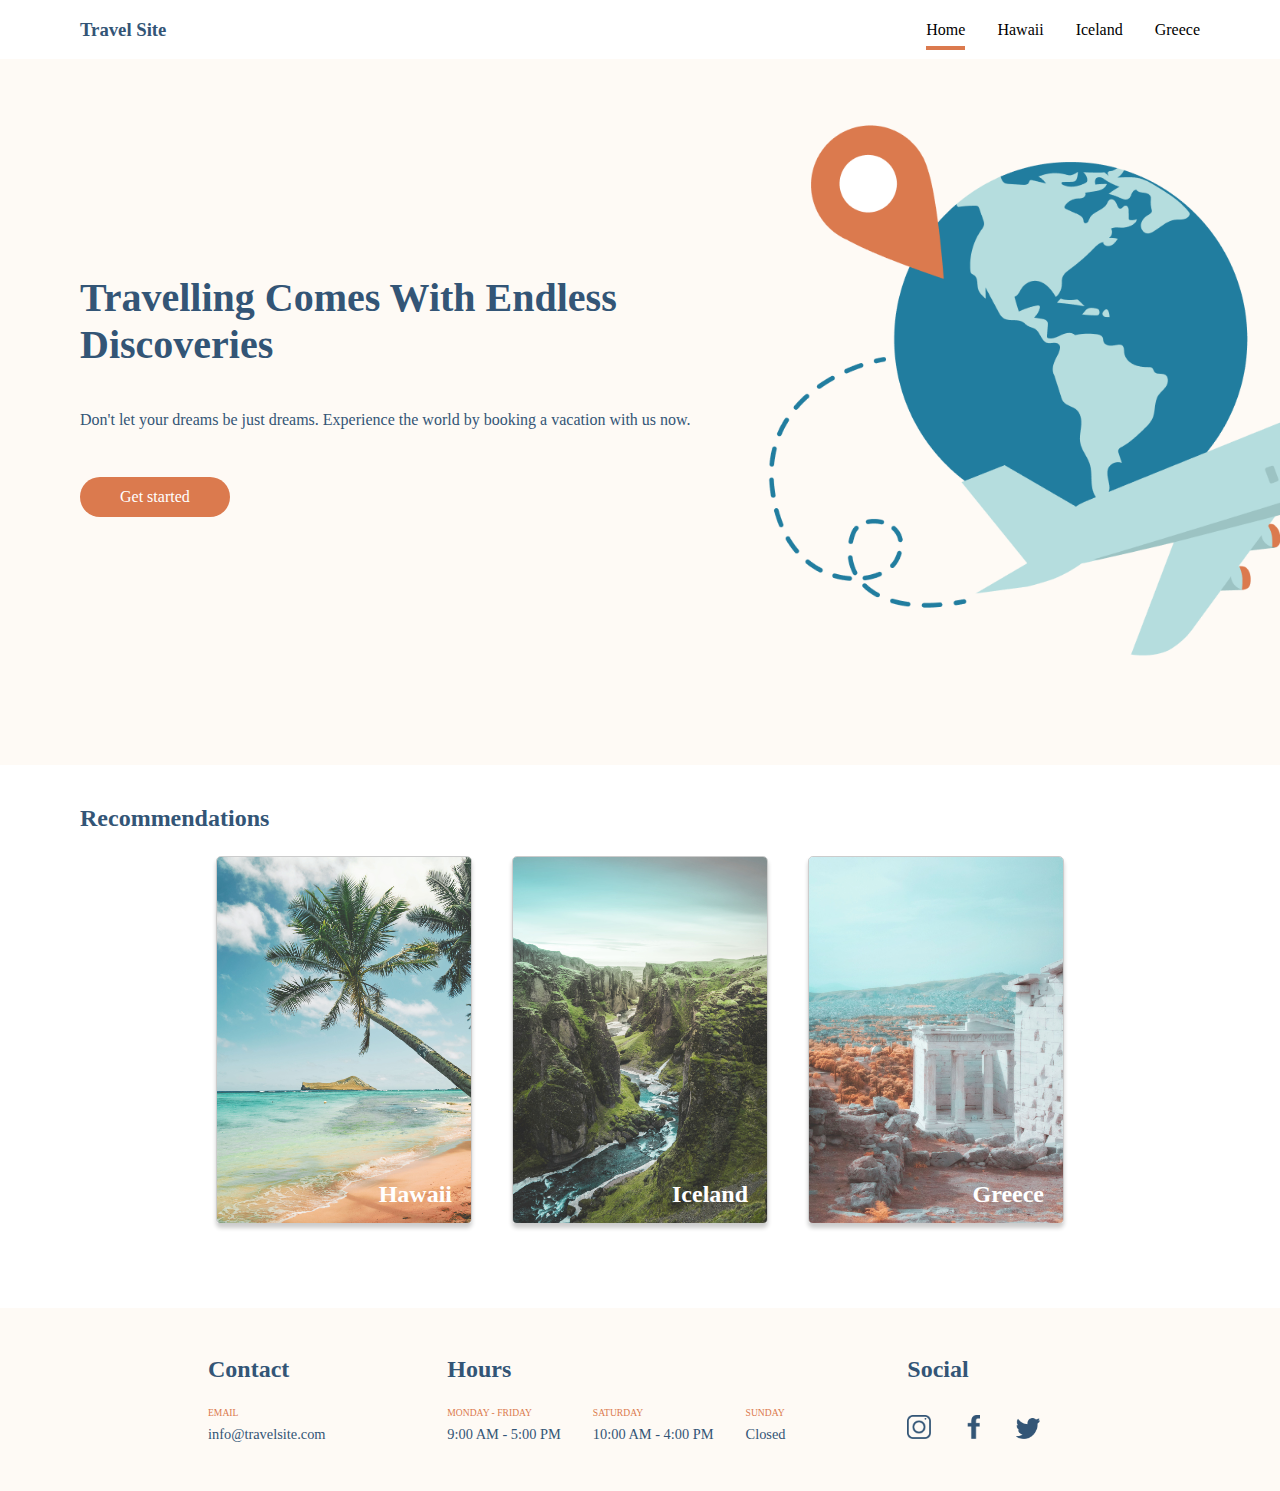
==== commit 2c4fc5b5: "Add some animations to the landing page." ====
--- a/index.html
+++ b/index.html
@@ -7,8 +7,8 @@
     <meta name="keywords" content="HTML, CSS">
     <meta name="author" content="Anastasia Andu">
     <meta name="viewport" content="width=device-width, initial-scale=1.0">
+    <title>Travel Site</title>
     <link rel="stylesheet" type="text/css" href="./scss/main.css"/>
-    <title>Travel Site</title>
 </head>
 <body>
     <header class="site-header">
--- a/scss/main.css
+++ b/scss/main.css
@@ -38,6 +38,7 @@
   text-decoration: none;
   margin-left: 2rem;
   padding-bottom: 0.5rem;
+  transition: border-bottom 0.2s;
 }
 .main-nav__list-item--active {
   border-bottom: 4px solid #DB7A4E;
@@ -117,7 +118,6 @@
 .hero__content-heading {
   font-size: 2.5rem;
   color: #335576;
-  padding-bottom: 2rem;
 }
 .hero__content-text {
   color: #335576;
@@ -175,6 +175,11 @@
   margin-bottom: 5rem;
   border: 1px solid rgba(0, 0, 0, 0.2);
   box-shadow: rgba(0, 0, 0, 0.2) 0 4px 4px;
+  transition: opacity 0.3s, transform 0.3s;
+}
+.main-section__card-component:hover {
+  opacity: 0.5;
+  transform: scale(1.1);
 }
 .main-section__destination {
   color: #FFFFFF;
